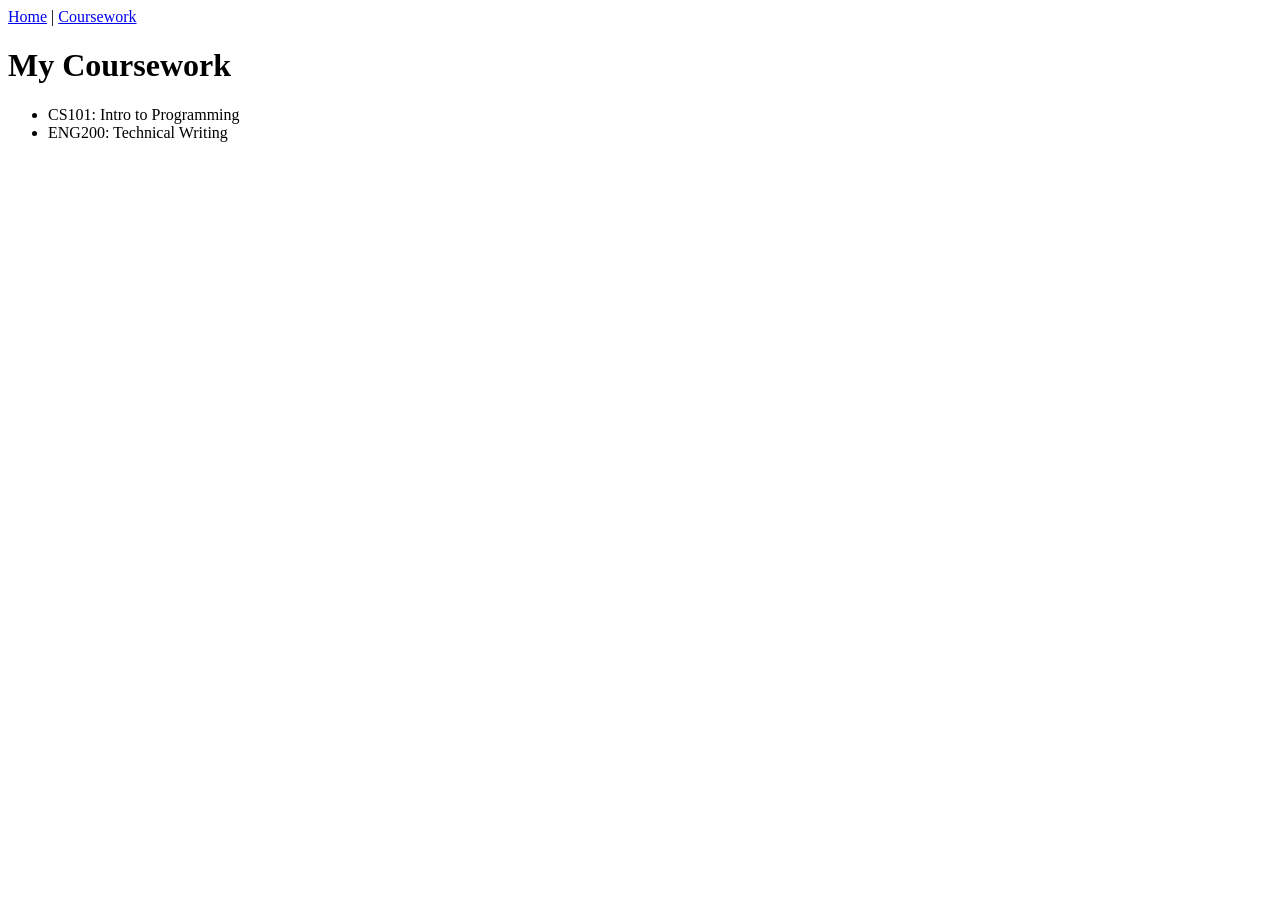
==== coursework.html @ b4bc40aa "Create coursework.html" ====
<!DOCTYPE html>
<html lang="en">
<head>
    <meta charset="UTF-8">
    <title>My Coursework</title>
    <link rel="stylesheet" href="style.css">
</head>
<body>
    <nav>
        <a href="index.html">Home</a> | 
        <a href="coursework.html">Coursework</a>
    </nav>
    
    <h1>My Coursework</h1>
    <ul>
        <li>CS101: Intro to Programming</li>
        <li>ENG200: Technical Writing</li>
    </ul>
</body>
</html>
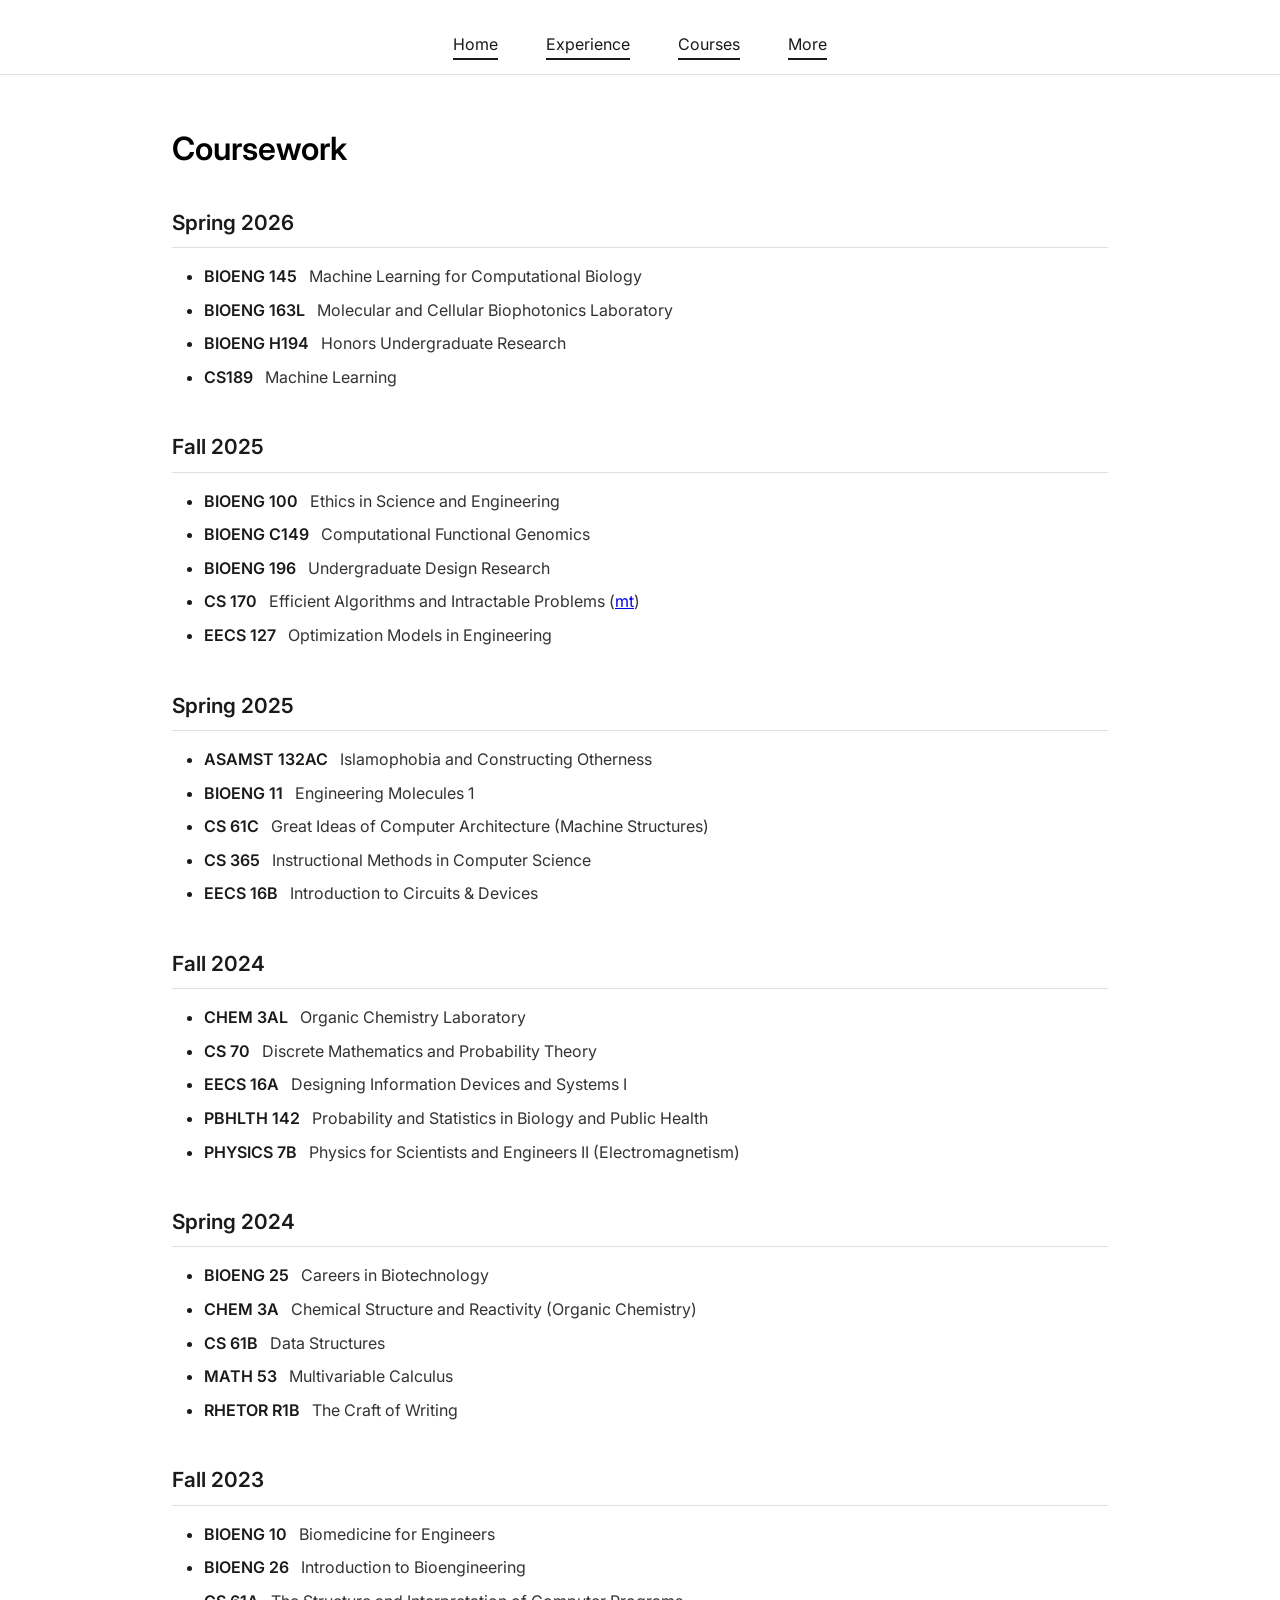
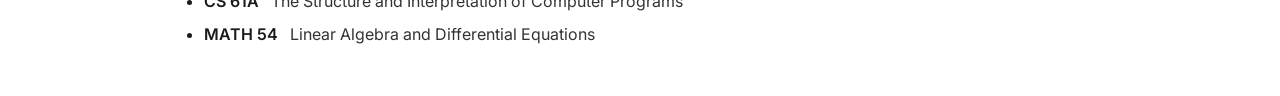
==== commit af48a957: "updated coursework" ====
--- a/coursework.html
+++ b/coursework.html
@@ -2,19 +2,305 @@
 <html lang="en">
 <head>
     <meta charset="UTF-8">
-    <title>My Coursework</title>
-    <link rel="stylesheet" href="style.css">
+    <meta name="viewport" content="width=device-width, initial-scale=1.0">
+    <title>Courses - Hue Ahnn</title>
+    <link href="https://fonts.googleapis.com/css2?family=Canadienne+Brusher&family=Inter:wght@300;400;600&display=swap" rel="stylesheet">
+    <style>
+        * {
+            margin: 0;
+            padding: 0;
+            box-sizing: border-box;
+        }
+        
+        body {
+            font-family: 'Inter', sans-serif;
+            line-height: 1.6;
+            background-color: #ffffff;
+            color: #1a1a1a;
+        }
+        
+        header {
+            background-color: #ffffff;
+            padding: 2rem 0 1rem 0;
+            position: sticky;
+            top: 0;
+            border-bottom: 1px solid #e0e0e0;
+        }
+        
+        .header-content {
+            max-width: 1200px;
+            margin: 0 auto;
+            padding: 0 2rem;
+            display: flex;
+            flex-direction: column;
+            align-items: center;
+            gap: 1.5rem;
+        }
+        
+        .site-title {
+            font-family: 'Canadienne Brusher', cursive;
+            font-size: 3rem;
+            color: #1a1a1a;
+            text-align: center;
+        }
+        
+        nav ul {
+            display: flex;
+            list-style: none;
+            gap: 3rem;
+        }
+        
+        nav a {
+            color: #1a1a1a;
+            text-decoration: none;
+            font-size: 1rem;
+            padding-bottom: 0.25rem;
+            border-bottom: 2px solid #1a1a1a;
+            transition: color 0.3s, border-color 0.3s;
+        }
+        
+        nav a:hover {
+            color: #666666;
+            border-bottom-color: #666666;
+        }
+        
+        main {
+            max-width: 1000px;
+            margin: 3rem auto;
+            padding: 0 2rem;
+        }
+        
+        h1 {
+            color: #000000;
+            margin-bottom: 2rem;
+            font-weight: 600;
+            font-size: 2rem;
+        }
+        
+        .semester {
+            margin-bottom: 2.5rem;
+        }
+        
+        .semester-header {
+            margin-bottom: 1rem;
+            padding-bottom: 0.5rem;
+            border-bottom: 1px solid #e0e0e0;
+        }
+        
+        .semester-title {
+            font-size: 1.3rem;
+            font-weight: 600;
+            color: #1a1a1a;
+        }
+        
+        .course-list {
+            list-style: disc;
+            padding-left: 2rem;
+        }
+        
+        .course {
+            margin-bottom: 0.5rem;
+        }
+        
+        .course-code {
+            font-weight: 600;
+            color: #1a1a1a;
+            font-size: 1rem;
+            margin-right: 0.5rem;
+        }
+        
+        .course-name {
+            color: #333333;
+        }
+        
+        @media (max-width: 768px) {
+            .site-title {
+                font-size: 2.5rem;
+            }
+            
+            nav ul {
+                flex-wrap: wrap;
+                justify-content: center;
+                gap: 1.5rem;
+            }
+        }
+    </style>
 </head>
 <body>
-    <nav>
-        <a href="index.html">Home</a> | 
-        <a href="coursework.html">Coursework</a>
-    </nav>
+    <header>
+        <div class="header-content">
+            <nav>
+                <ul>
+                    <li><a href="index.html">Home</a></li>
+                    <li><a href="experience.html">Experience</a></li>
+                    <li><a href="coursework.html">Courses</a></li>
+                    <li><a href="extra.html">More</a></li>
+                </ul>
+            </nav>
+        </div>
+    </header>
     
-    <h1>My Coursework</h1>
-    <ul>
-        <li>CS101: Intro to Programming</li>
-        <li>ENG200: Technical Writing</li>
-    </ul>
+    <main>
+        <h1>Coursework</h1>
+        <div class="semester">
+            <div class="semester-header">
+                <h2 class="semester-title">Spring 2026</h2>
+            </div>
+            <ul class="course-list">
+                <li class="course">
+                    <span class="course-code">BIOENG 145</span>
+                    <span class="course-name">Machine Learning for Computational Biology</span>
+                </li>
+                <li class="course">
+                    <span class="course-code">BIOENG 163L</span>
+                    <span class="course-name">Molecular and Cellular Biophotonics Laboratory</span>
+                </li>
+                <li class="course">
+                    <span class="course-code">BIOENG H194</span>
+                    <span class="course-name">Honors Undergraduate Research</span>
+                </li>
+                <li class="course">
+                    <span class="course-code">CS189</span>
+                    <span class="course-name">Machine Learning</span>
+                </li>
+            </ul>
+        </div>
+        
+        <div class="semester">
+            <div class="semester-header">
+                <h2 class="semester-title">Fall 2025</h2>
+            </div>
+            <ul class="course-list">
+                <li class="course">
+                    <span class="course-code">BIOENG 100</span>
+                    <span class="course-name">Ethics in Science and Engineering</span>
+                </li>
+                <li class="course">
+                    <span class="course-code">BIOENG C149</span>
+                    <span class="course-name">Computational Functional Genomics</span>
+                </li>
+                <li class="course">
+                    <span class="course-code">BIOENG 196</span>
+                    <span class="course-name">Undergraduate Design Research</span>
+                </li>
+                <li class="course">
+                    <span class="course-code">CS 170</span>
+                    <span class="course-name">Efficient Algorithms and Intractable Problems (<a href="https://drive.google.com/file/d/1byCuQOU3Ezsu29lqaZimueHTD62OSZYI/view?usp=sharing" target="_blank"><u>mt</u></a>)</span>
+                </li>
+                <li class="course">
+                    <span class="course-code">EECS 127</span>
+                    <span class="course-name">Optimization Models in Engineering</span>
+                </li>
+            </ul>
+        </div>
+        
+        <div class="semester">
+            <div class="semester-header">
+                <h2 class="semester-title">Spring 2025</h2>
+            </div>
+            <ul class="course-list">
+                <li class="course">
+                    <span class="course-code">ASAMST 132AC</span>
+                    <span class="course-name">Islamophobia and Constructing Otherness</span>
+                </li>
+                <li class="course">
+                    <span class="course-code">BIOENG 11</span>
+                    <span class="course-name">Engineering Molecules 1</span>
+                </li>
+                <li class="course">
+                    <span class="course-code">CS 61C</span>
+                    <span class="course-name">Great Ideas of Computer Architecture (Machine Structures)</span>
+                </li>
+                <li class="course">
+                    <span class="course-code">CS 365</span>
+                    <span class="course-name">Instructional Methods in Computer Science</span>
+                </li>
+                <li class="course">
+                    <span class="course-code">EECS 16B</span>
+                    <span class="course-name">Introduction to Circuits & Devices</span>
+                </li>
+            </ul>
+        </div>
+        
+        <div class="semester">
+            <div class="semester-header">
+                <h2 class="semester-title">Fall 2024</h2>
+            </div>
+            <ul class="course-list">
+                <li class="course">
+                    <span class="course-code">CHEM 3AL</span>
+                    <span class="course-name">Organic Chemistry Laboratory</span>
+                </li>
+                <li class="course">
+                    <span class="course-code">CS 70</span>
+                    <span class="course-name">Discrete Mathematics and Probability Theory</span>
+                </li>
+                <li class="course">
+                    <span class="course-code">EECS 16A</span>
+                    <span class="course-name">Designing Information Devices and Systems I</span>
+                </li>
+                <li class="course">
+                    <span class="course-code">PBHLTH 142</span>
+                    <span class="course-name">Probability and Statistics in Biology and Public Health</span>
+                </li>
+                <li class="course">
+                    <span class="course-code">PHYSICS 7B</span>
+                    <span class="course-name">Physics for Scientists and Engineers II (Electromagnetism)</span>
+                </li>
+            </ul>
+        </div>
+
+        <div class="semester">
+            <div class="semester-header">
+                <h2 class="semester-title">Spring 2024</h2>
+            </div>
+            <ul class="course-list">
+                <li class="course">
+                    <span class="course-code">BIOENG 25</span>
+                    <span class="course-name">Careers in Biotechnology</span>
+                </li>
+                <li class="course">
+                    <span class="course-code">CHEM 3A</span>
+                    <span class="course-name">Chemical Structure and Reactivity (Organic Chemistry)</span>
+                </li>
+                <li class="course">
+                    <span class="course-code">CS 61B</span>
+                    <span class="course-name">Data Structures</span>
+                </li>
+                <li class="course">
+                    <span class="course-code">MATH 53</span>
+                    <span class="course-name">Multivariable Calculus</span>
+                </li>
+                <li class="course">
+                    <span class="course-code">RHETOR R1B</span>
+                    <span class="course-name">The Craft of Writing</span>
+                </li>
+            </ul>
+        </div>
+
+        <div class="semester">
+            <div class="semester-header">
+                <h2 class="semester-title">Fall 2023</h2>
+            </div>
+            <ul class="course-list">
+                <li class="course">
+                    <span class="course-code">BIOENG 10</span>
+                    <span class="course-name">Biomedicine for Engineers</span>
+                </li>
+                <li class="course">
+                    <span class="course-code">BIOENG 26</span>
+                    <span class="course-name">Introduction to Bioengineering</span>
+                </li>
+                <li class="course">
+                    <span class="course-code">CS 61A</span>
+                    <span class="course-name">The Structure and Interpretation of Computer Programs</span>
+                </li>
+                <li class="course">
+                    <span class="course-code">MATH 54</span>
+                    <span class="course-name">Linear Algebra and Differential Equations</span>
+                </li>
+            </ul>
+        </div>
+    </main>
 </body>
-</html>
+</html>
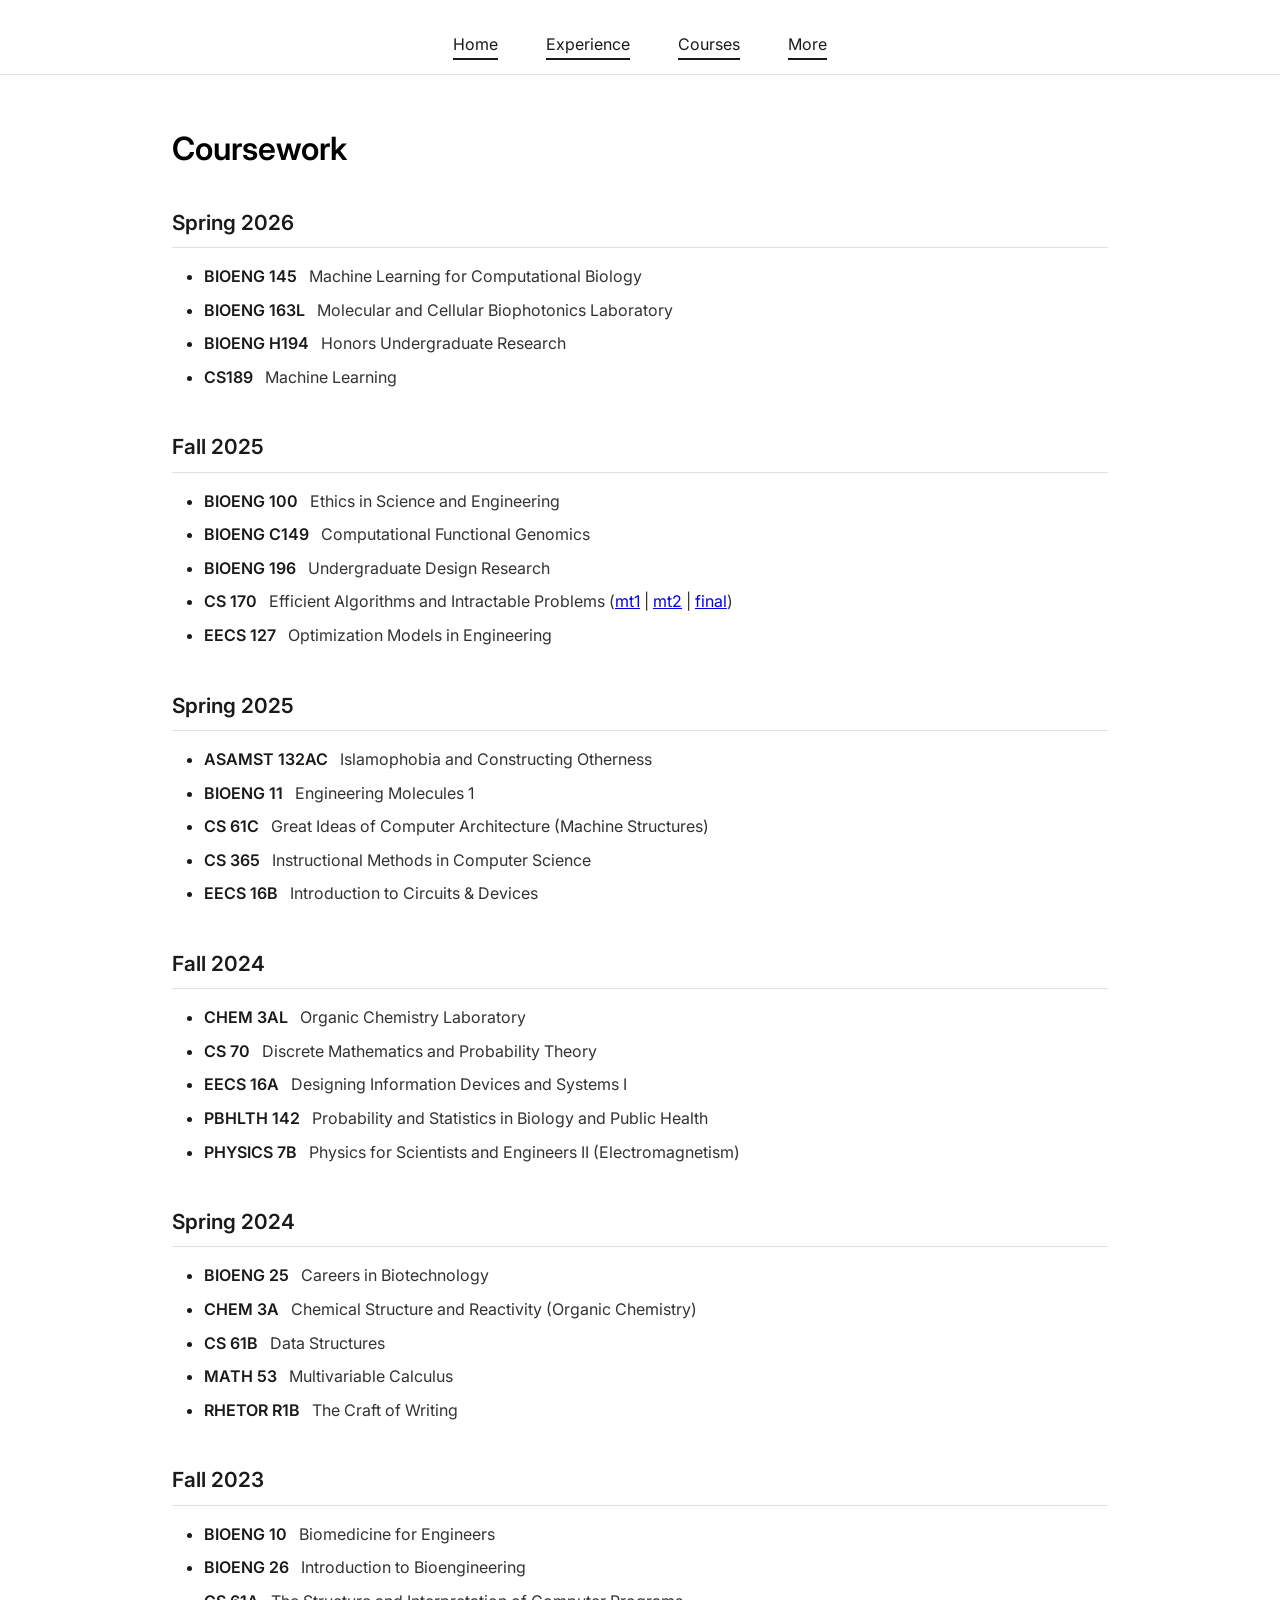
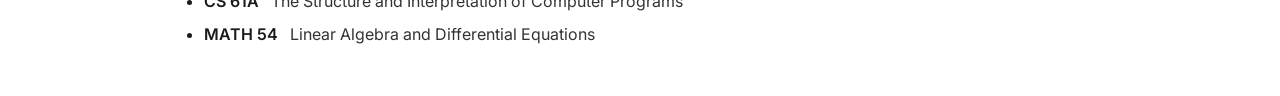
==== commit ecbbc5a1: "added cs170 cheatsheets" ====
--- a/coursework.html
+++ b/coursework.html
@@ -185,7 +185,7 @@
                 </li>
                 <li class="course">
                     <span class="course-code">CS 170</span>
-                    <span class="course-name">Efficient Algorithms and Intractable Problems (<a href="https://drive.google.com/file/d/1byCuQOU3Ezsu29lqaZimueHTD62OSZYI/view?usp=sharing" target="_blank"><u>mt</u></a>)</span>
+                    <span class="course-name">Efficient Algorithms and Intractable Problems (<a href="cheatsheets/cs170-mt1-cheatsheet.pdf" target="_blank"><u>mt1</u></a> | <a href="cheatsheets/cs170-mt2-cheatsheet.pdf" target="_blank"><u>mt2</u></a> | <a href="cheatsheets/cs170-final-cheatsheet.pdf" target="_blank"><u>final</u></a>)</span>
                 </li>
                 <li class="course">
                     <span class="course-code">EECS 127</span>
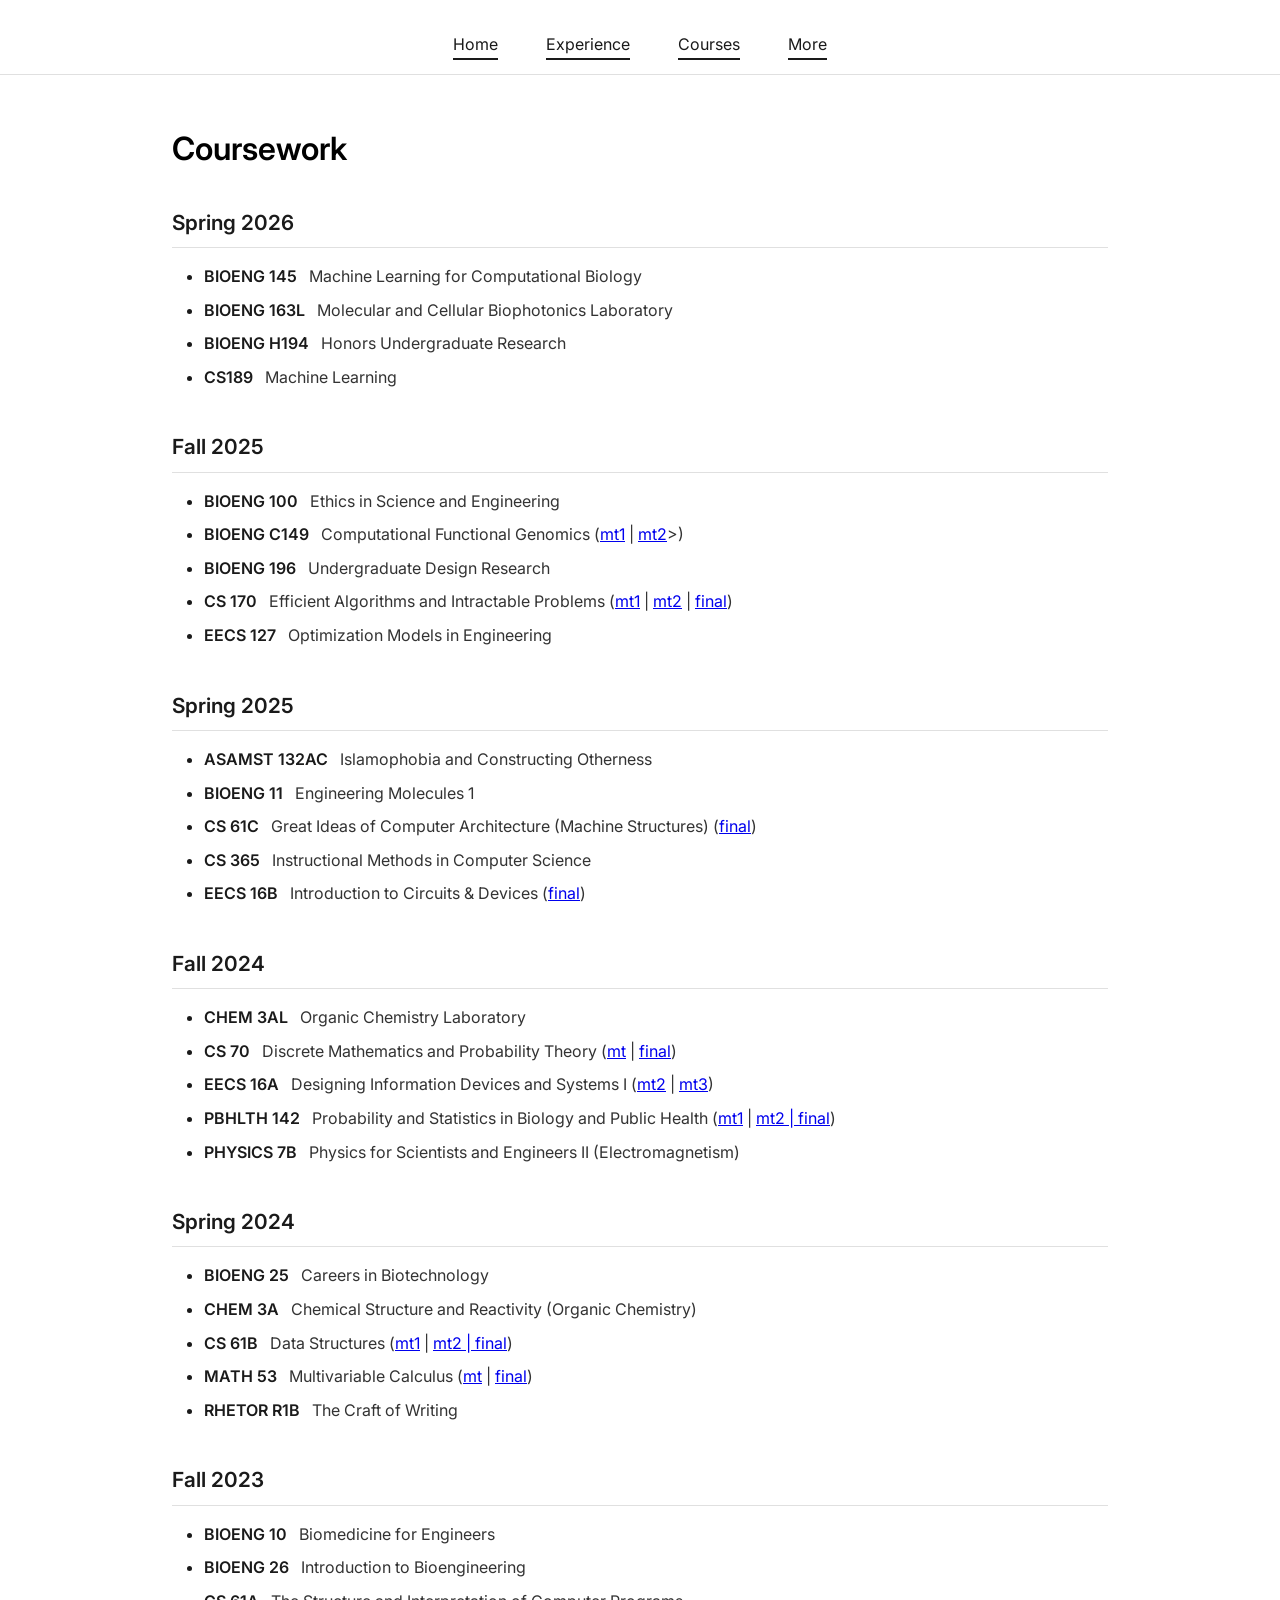
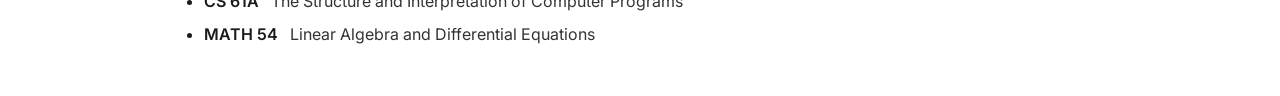
==== commit b97f7c11: "uploaded all cheatsheets" ====
--- a/coursework.html
+++ b/coursework.html
@@ -177,7 +177,7 @@
                 </li>
                 <li class="course">
                     <span class="course-code">BIOENG C149</span>
-                    <span class="course-name">Computational Functional Genomics</span>
+                    <span class="course-name">Computational Functional Genomics (<a href="cheatsheets/bioec149/bioec149-mt1-cheatsheet.pdf" target="_blank"><u>mt1</u></a> | <a href="cheatsheets/bioec149/bioec149-mt2-cheatsheet.pdf" target="_blank"><u>mt2</u></a>>)</span>
                 </li>
                 <li class="course">
                     <span class="course-code">BIOENG 196</span>
@@ -185,7 +185,7 @@
                 </li>
                 <li class="course">
                     <span class="course-code">CS 170</span>
-                    <span class="course-name">Efficient Algorithms and Intractable Problems (<a href="cheatsheets/cs170-mt1-cheatsheet.pdf" target="_blank"><u>mt1</u></a> | <a href="cheatsheets/cs170-mt2-cheatsheet.pdf" target="_blank"><u>mt2</u></a> | <a href="cheatsheets/cs170-final-cheatsheet.pdf" target="_blank"><u>final</u></a>)</span>
+                    <span class="course-name">Efficient Algorithms and Intractable Problems (<a href="cheatsheets/cs170/cs170-mt1-cheatsheet.pdf" target="_blank"><u>mt1</u></a> | <a href="cheatsheets/cs170/cs170-mt2-cheatsheet.pdf" target="_blank"><u>mt2</u></a> | <a href="cheatsheets/cs170/cs170-final-cheatsheet.pdf" target="_blank"><u>final</u></a>)</span>
                 </li>
                 <li class="course">
                     <span class="course-code">EECS 127</span>
@@ -209,7 +209,7 @@
                 </li>
                 <li class="course">
                     <span class="course-code">CS 61C</span>
-                    <span class="course-name">Great Ideas of Computer Architecture (Machine Structures)</span>
+                    <span class="course-name">Great Ideas of Computer Architecture (Machine Structures) (<a href="cheatsheets/cs61c/cs61c-final-cheatsheet.pdf" target="_blank"><u>final</u></a>)</span>
                 </li>
                 <li class="course">
                     <span class="course-code">CS 365</span>
@@ -217,7 +217,7 @@
                 </li>
                 <li class="course">
                     <span class="course-code">EECS 16B</span>
-                    <span class="course-name">Introduction to Circuits & Devices</span>
+                    <span class="course-name">Introduction to Circuits & Devices (<a href="cheatsheets/eecs16b/eecs16b-final-cheatsheet.pdf" target="_blank"><u>final</u></a>)</span>
                 </li>
             </ul>
         </div>
@@ -233,15 +233,15 @@
                 </li>
                 <li class="course">
                     <span class="course-code">CS 70</span>
-                    <span class="course-name">Discrete Mathematics and Probability Theory</span>
+                    <span class="course-name">Discrete Mathematics and Probability Theory (<a href="cheatsheets/cs70/cs70-mt-cheatsheet.pdf" target="_blank"><u>mt</u></a> | <a href="cheatsheets/cs70/cs70-final-cheatsheet.pdf" target="_blank"><u>final</u></a>)</span>
                 </li>
                 <li class="course">
                     <span class="course-code">EECS 16A</span>
-                    <span class="course-name">Designing Information Devices and Systems I</span>
+                    <span class="course-name">Designing Information Devices and Systems I (<a href="cheatsheets/eecs16a/eecs16a-mt2-cheatsheet.pdf" target="_blank"><u>mt2</u></a> | <a href="cheatsheets/eecs16a/eecs16a-mt3-cheatsheet.pdf" target="_blank"><u>mt3</u></a>)</span>
                 </li>
                 <li class="course">
                     <span class="course-code">PBHLTH 142</span>
-                    <span class="course-name">Probability and Statistics in Biology and Public Health</span>
+                    <span class="course-name">Probability and Statistics in Biology and Public Health (<a href="cheatsheets/pbhlth142/pbhlth142-mt1-cheatsheet.pdf" target="_blank"><u>mt1</u></a> | <a href="cheatsheets/pbhlth142/pbhlth142-mt2-cheatsheet.pdf" target="_blank"><u>mt2</u> | <a href="cheatsheets/pbhlth142/pbhlth142-final-cheatsheet.pdf" target="_blank"><u>final</u></a>)</span>
                 </li>
                 <li class="course">
                     <span class="course-code">PHYSICS 7B</span>
@@ -265,11 +265,11 @@
                 </li>
                 <li class="course">
                     <span class="course-code">CS 61B</span>
-                    <span class="course-name">Data Structures</span>
+                    <span class="course-name">Data Structures (<a href="cheatsheets/cs61b/cs61b-mt1-cheatsheet.pdf" target="_blank"><u>mt1</u></a> | <a href="cheatsheets/cs61b/cs61b-mt2-cheatsheet.pdf" target="_blank"><u>mt2</u> | <a href="cheatsheets/cs61b/cs61b-final-cheatsheet.pdf" target="_blank"><u>final</u></a>)</span>
                 </li>
                 <li class="course">
                     <span class="course-code">MATH 53</span>
-                    <span class="course-name">Multivariable Calculus</span>
+                    <span class="course-name">Multivariable Calculus (<a href="cheatsheets/math53/math53-mt-cheatsheet.pdf" target="_blank"><u>mt</u></a> | <a href="cheatsheets/math53/math53-final-cheatsheet.pdf" target="_blank"><u>final</u></a>)</span>
                 </li>
                 <li class="course">
                     <span class="course-code">RHETOR R1B</span>
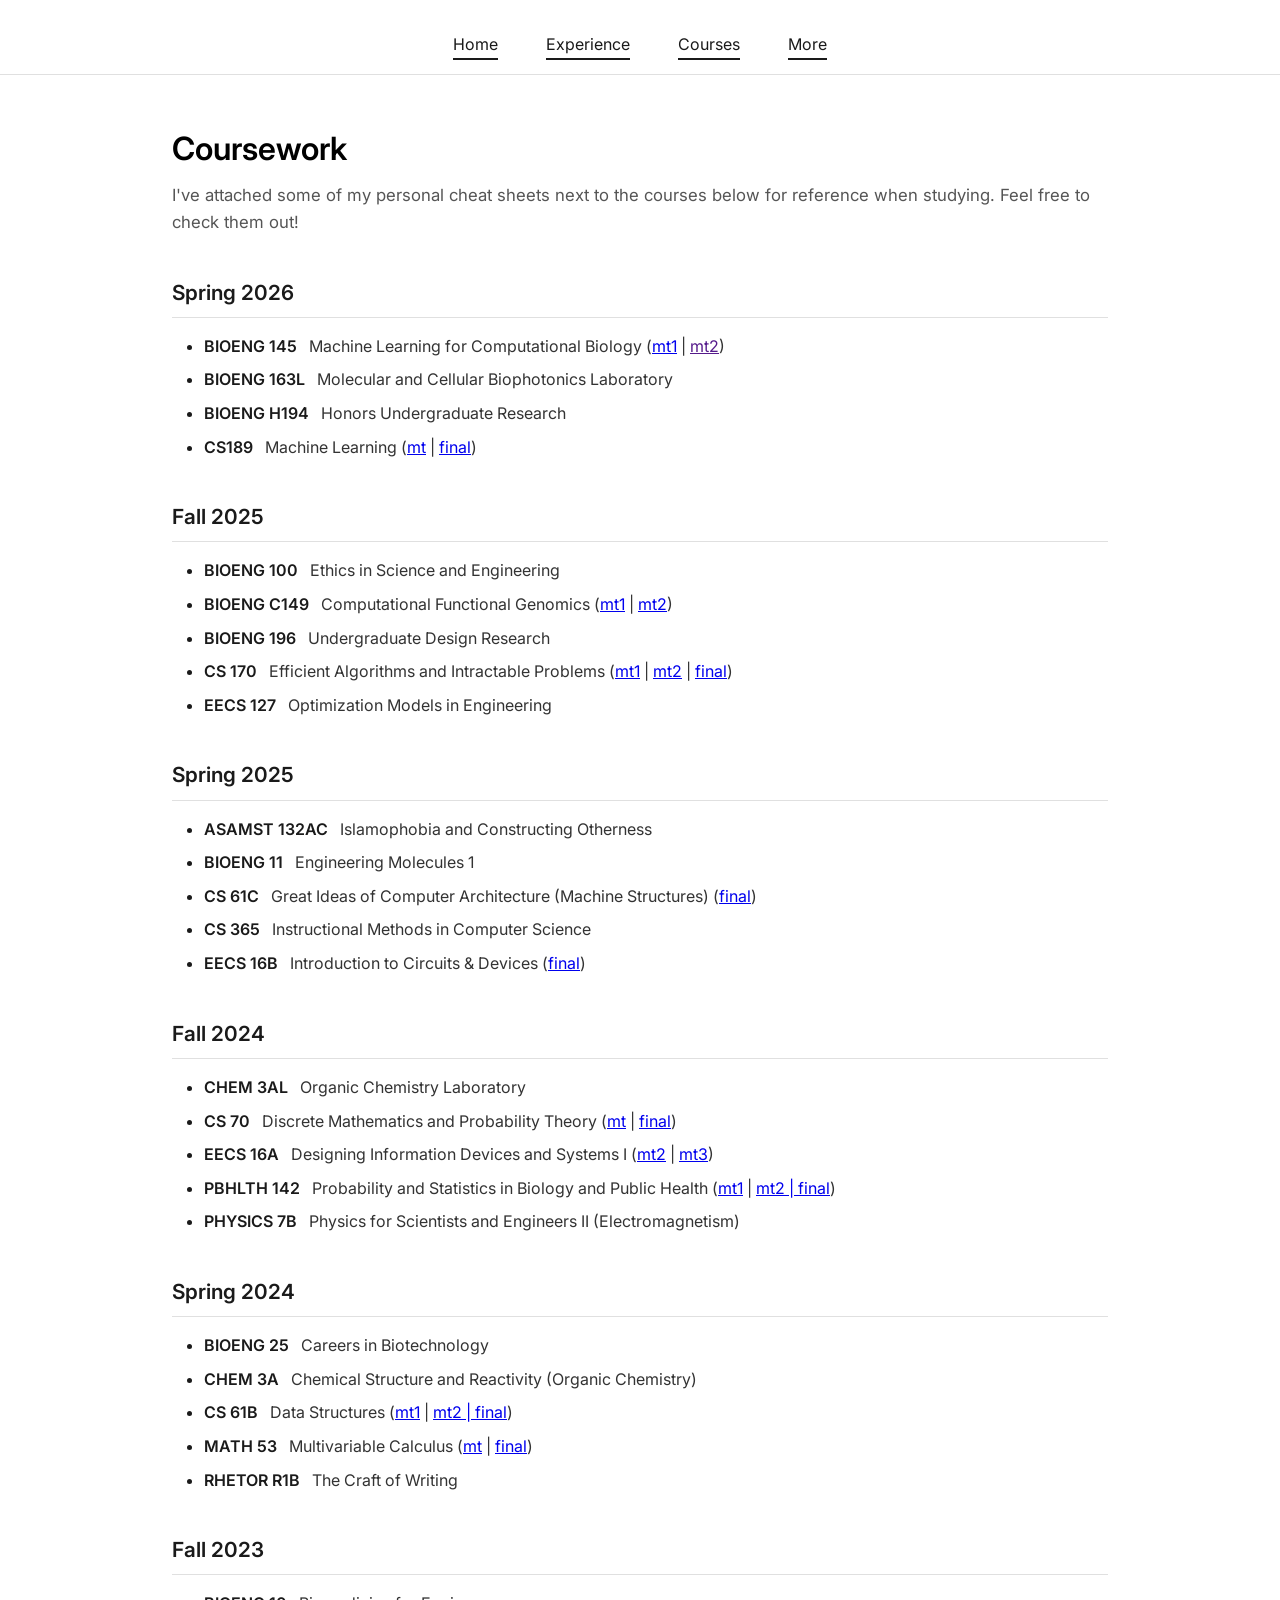
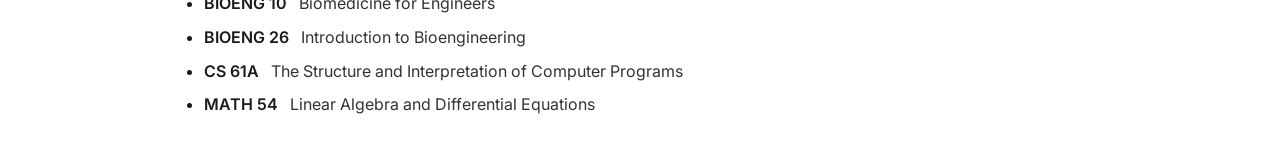
==== commit dbcd28a1: "added sp26 courses" ====
--- a/coursework.html
+++ b/coursework.html
@@ -72,9 +72,15 @@
         
         h1 {
             color: #000000;
-            margin-bottom: 2rem;
+            margin-bottom: 0.5rem;
             font-weight: 600;
             font-size: 2rem;
+        }
+        
+        .page-description {
+            color: #555555;
+            margin-bottom: 2.5rem;
+            font-size: 1.05rem;
         }
         
         .semester {
@@ -142,6 +148,7 @@
     
     <main>
         <h1>Coursework</h1>
+        <p class="page-description">I've attached some of my personal cheat sheets next to the courses below for reference when studying. Feel free to check them out!</p>
         <div class="semester">
             <div class="semester-header">
                 <h2 class="semester-title">Spring 2026</h2>
@@ -149,7 +156,7 @@
             <ul class="course-list">
                 <li class="course">
                     <span class="course-code">BIOENG 145</span>
-                    <span class="course-name">Machine Learning for Computational Biology</span>
+                    <span class="course-name">Machine Learning for Computational Biology (<a href="cheatsheets/bioe145/bioe145-mt1-cheatsheet.pdf" target="_blank"><u>mt1</u></a> | <a href="" target="_blank"><u>mt2</u></a>)</span>
                 </li>
                 <li class="course">
                     <span class="course-code">BIOENG 163L</span>
@@ -161,7 +168,7 @@
                 </li>
                 <li class="course">
                     <span class="course-code">CS189</span>
-                    <span class="course-name">Machine Learning</span>
+                    <span class="course-name">Machine Learning (<a href="cheatsheets/cs189/cs189-mt-cheatsheet.pdf" target="_blank"><u>mt</u></a> | <a href="cheatsheets/cs189/cs189-final-cheatsheet.pdf" target="_blank"><u>final</u></a>)</span>
                 </li>
             </ul>
         </div>
@@ -177,7 +184,7 @@
                 </li>
                 <li class="course">
                     <span class="course-code">BIOENG C149</span>
-                    <span class="course-name">Computational Functional Genomics (<a href="cheatsheets/bioec149/bioec149-mt1-cheatsheet.pdf" target="_blank"><u>mt1</u></a> | <a href="cheatsheets/bioec149/bioec149-mt2-cheatsheet.pdf" target="_blank"><u>mt2</u></a>>)</span>
+                    <span class="course-name">Computational Functional Genomics (<a href="cheatsheets/bioec149/bioec149-mt1-cheatsheet.pdf" target="_blank"><u>mt1</u></a> | <a href="cheatsheets/bioec149/bioec149-mt2-cheatsheet.pdf" target="_blank"><u>mt2</u></a>)</span>
                 </li>
                 <li class="course">
                     <span class="course-code">BIOENG 196</span>
